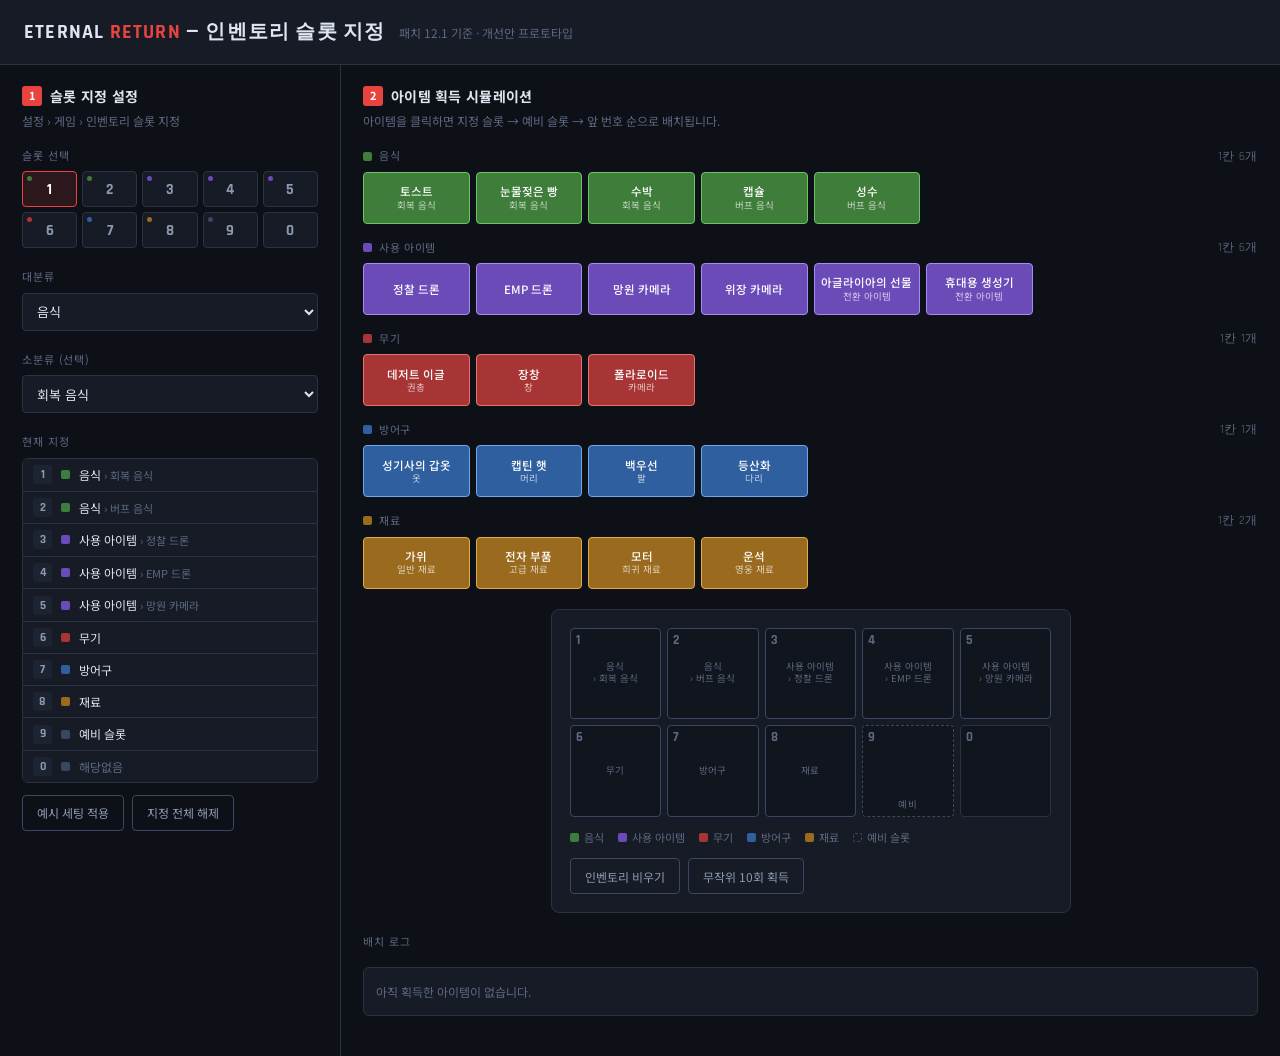
==== index.html @ 7a82da27 "Rename index.html.html to index.html" ====
<!DOCTYPE html>
<html lang="ko">
<head>
<meta charset="utf-8">
<meta name="viewport" content="width=device-width, initial-scale=1">
<title>이터널 리턴 — 인벤토리 슬롯 지정 프로토타입</title>
<link rel="preconnect" href="https://fonts.googleapis.com">
<link rel="preconnect" href="https://fonts.gstatic.com" crossorigin>
<link href="https://fonts.googleapis.com/css2?family=Noto+Sans+KR:wght@400;500;700&family=Rajdhani:wght@600;700&display=swap" rel="stylesheet">
<style>
:root{
  --bg:#0d1017;
  --panel:#161b26;
  --panel-2:#1d2431;
  --line:#2a3344;
  --line-2:#3a4762;
  --txt:#dfe5f0;
  --txt-2:#8d99b0;
  --txt-3:#5d6982;
  --accent:#e8443f;
  --accent-soft:rgba(232,68,63,.14);
  --cyan:#4cc4e0;
  --slot:78px;

  --c-food:#3f7d3a;      --c-food-b:#6cc463;
  --c-use:#6b4bb8;       --c-use-b:#a68bf0;
  --c-weapon:#a83535;    --c-weapon-b:#e8736e;
  --c-armor:#2f5f9e;     --c-armor-b:#6fa8e8;
  --c-mat:#9a6a1e;       --c-mat-b:#e0ab4a;
}
*{box-sizing:border-box}
body{
  margin:0;background:var(--bg);color:var(--txt);
  font-family:'Noto Sans KR',system-ui,sans-serif;font-size:14px;line-height:1.6;
}
.topbar{
  display:flex;align-items:baseline;gap:14px;
  padding:16px 24px;border-bottom:1px solid var(--line);background:var(--panel);
}
.topbar h1{
  margin:0;font-family:'Rajdhani',sans-serif;font-size:20px;letter-spacing:.06em;
  font-weight:700;text-transform:uppercase;
}
.topbar h1 span{color:var(--accent)}
.topbar p{margin:0;font-size:12px;color:var(--txt-3)}

.stage{display:grid;grid-template-columns:340px minmax(0,1fr);gap:1px;background:var(--line);min-height:calc(100vh - 61px)}
.pane{background:var(--bg);padding:20px 22px;min-width:0}

.pane-head{display:flex;align-items:center;gap:8px;margin:0 0 4px}
.pane-head h2{margin:0;font-size:14px;font-weight:700;letter-spacing:.02em}
.pane-head .idx{
  width:20px;height:20px;border-radius:3px;background:var(--accent);color:#fff;
  font-size:11px;font-weight:700;display:flex;align-items:center;justify-content:center;flex:none;
}
.pane-sub{margin:0 0 16px;font-size:12px;color:var(--txt-3)}

.block{margin-bottom:20px}
.block > label{display:block;font-size:11px;color:var(--txt-3);letter-spacing:.08em;margin-bottom:7px;text-transform:uppercase}

/* ── slot picker ── */
.slotpick{display:grid;grid-template-columns:repeat(5,1fr);gap:5px}
.slotpick button{
  height:36px;border:1px solid var(--line);background:var(--panel);color:var(--txt-2);
  border-radius:4px;font-family:'Rajdhani',sans-serif;font-size:15px;font-weight:700;cursor:pointer;
  position:relative;transition:.12s;
}
.slotpick button:hover{border-color:var(--line-2);color:var(--txt)}
.slotpick button[aria-pressed="true"]{border-color:var(--accent);background:var(--accent-soft);color:#fff}
.slotpick button .dot{
  position:absolute;left:4px;top:4px;width:5px;height:5px;border-radius:50%;
}

select{
  width:100%;height:38px;padding:0 10px;border-radius:4px;
  background:var(--panel);border:1px solid var(--line);color:var(--txt);
  font-family:inherit;font-size:13px;cursor:pointer;
}
select:focus-visible{outline:2px solid var(--cyan);outline-offset:1px}
select:disabled{color:var(--txt-3);cursor:not-allowed}

.assign-list{border:1px solid var(--line);border-radius:6px;overflow:hidden}
.assign-row{
  display:flex;align-items:center;gap:9px;padding:6px 10px;border-bottom:1px solid var(--line);
  font-size:12px;background:var(--panel);
}
.assign-row:last-child{border-bottom:0}
.assign-row .n{
  width:19px;height:19px;border-radius:3px;background:var(--panel-2);color:var(--txt-2);
  font-family:'Rajdhani',sans-serif;font-weight:700;font-size:12px;
  display:flex;align-items:center;justify-content:center;flex:none;
}
.assign-row .swatch{width:9px;height:9px;border-radius:2px;flex:none;background:var(--line-2)}
.assign-row .name{flex:1;min-width:0;overflow:hidden;text-overflow:ellipsis;white-space:nowrap}
.assign-row .sub{color:var(--txt-3);font-size:11px}
.assign-row.none .name{color:var(--txt-3)}

.btn{
  height:36px;padding:0 14px;border-radius:4px;border:1px solid var(--line-2);
  background:transparent;color:var(--txt-2);font-family:inherit;font-size:12px;cursor:pointer;transition:.12s;
}
.btn:hover{background:var(--panel-2);color:var(--txt)}
.btn:active{transform:scale(.98)}
.btn-row{display:flex;gap:8px;margin-top:12px}

/* ── palette ── */
.palette{display:grid;grid-template-columns:repeat(auto-fill,minmax(96px,1fr));gap:6px}
.item{
  height:52px;border-radius:4px;border:1px solid;cursor:pointer;
  display:flex;flex-direction:column;align-items:center;justify-content:center;gap:1px;
  font-family:inherit;font-size:11.5px;font-weight:500;color:#fff;line-height:1.25;
  padding:2px 4px;text-align:center;transition:.1s;
}
.item small{font-size:9.5px;opacity:.72;font-weight:400}
.item:hover{filter:brightness(1.22)}
.item:active{transform:scale(.96)}
.item:focus-visible{outline:2px solid var(--cyan);outline-offset:1px}
.cat-food{background:var(--c-food);border-color:var(--c-food-b)}
.cat-use{background:var(--c-use);border-color:var(--c-use-b)}
.cat-weapon{background:var(--c-weapon);border-color:var(--c-weapon-b)}
.cat-armor{background:var(--c-armor);border-color:var(--c-armor-b)}
.cat-mat{background:var(--c-mat);border-color:var(--c-mat-b)}

.cat-head{
  display:flex;align-items:center;gap:7px;margin:14px 0 6px;font-size:11px;
  color:var(--txt-3);letter-spacing:.06em;
}
.cat-head:first-child{margin-top:0}
.cat-head .swatch{width:9px;height:9px;border-radius:2px}
.cat-head .cap{margin-left:auto;font-family:'Rajdhani',sans-serif;font-size:12px}

/* ── inventory ── */
.inv-wrap{
  background:var(--panel);border:1px solid var(--line);border-radius:8px;
  padding:18px;margin:0 auto;max-width:520px;
}
.inv{display:grid;grid-template-columns:repeat(5,1fr);gap:6px}
.cell{
  aspect-ratio:1;border:1px solid var(--line);border-radius:4px;background:#11151d;
  position:relative;display:flex;flex-direction:column;align-items:center;justify-content:center;
  gap:2px;padding:4px;text-align:center;font-size:11px;line-height:1.25;overflow:hidden;
}
.cell .key{
  position:absolute;left:5px;top:3px;font-family:'Rajdhani',sans-serif;font-weight:700;
  font-size:13px;color:var(--txt-3);
}
.cell .qty{
  position:absolute;right:5px;bottom:3px;font-family:'Rajdhani',sans-serif;font-weight:700;
  font-size:13px;color:#fff;text-shadow:0 1px 2px #000;
}
.cell .tag{
  position:absolute;right:4px;top:4px;font-size:8.5px;letter-spacing:.04em;
  padding:1px 4px;border-radius:2px;background:rgba(0,0,0,.45);color:var(--txt-2);
}
.cell.filled{color:#fff;font-weight:500}
.cell.reserve{border-style:dashed;border-color:var(--line-2)}
.cell.reserve::after{
  content:'예비';position:absolute;bottom:5px;font-size:9.5px;color:var(--txt-3);letter-spacing:.1em;
}
.cell.reserve.filled::after{content:''}
.cell.assigned{border-color:var(--line-2)}
.cell .ghost{font-size:9.5px;color:var(--txt-3)}
@keyframes pop{0%{box-shadow:0 0 0 0 rgba(76,196,224,.9)}100%{box-shadow:0 0 0 9px rgba(76,196,224,0)}}
.cell.hit{animation:pop .5s ease-out}

/* ── log ── */
.log{
  margin-top:16px;border:1px solid var(--line);border-radius:6px;background:var(--panel);
  max-height:190px;overflow-y:auto;
}
.log-row{display:flex;gap:10px;padding:7px 12px;border-bottom:1px solid var(--line);font-size:12px}
.log-row:last-child{border-bottom:0}
.log-row .rule{
  flex:none;font-size:10.5px;padding:1px 6px;border-radius:2px;align-self:flex-start;margin-top:2px;
  border:1px solid;letter-spacing:.02em;
}
.r-assign{color:#7ee08a;border-color:#2f6b3a;background:rgba(60,140,80,.16)}
.r-stack{color:#7fc9ea;border-color:#2e5f78;background:rgba(50,130,170,.16)}
.r-reserve{color:#e0b45a;border-color:#7a5c20;background:rgba(180,140,50,.16)}
.r-front{color:#f08a86;border-color:#7d3330;background:rgba(180,70,65,.16)}
.r-fail{color:var(--txt-3);border-color:var(--line-2);background:transparent}
.log-row .msg{color:var(--txt-2);min-width:0}
.log-empty{padding:14px 12px;font-size:12px;color:var(--txt-3)}

.legend{display:flex;flex-wrap:wrap;gap:6px 14px;margin-top:12px;font-size:11px;color:var(--txt-3)}
.legend span{display:flex;align-items:center;gap:5px}
.legend i{width:9px;height:9px;border-radius:2px;display:block}

@media (max-width:900px){
  .stage{grid-template-columns:1fr}
}
@media (prefers-reduced-motion:reduce){
  *{animation:none!important;transition:none!important}
}
</style>
</head>
<body>

<div class="topbar">
  <h1>Eternal <span>Return</span> — 인벤토리 슬롯 지정</h1>
  <p>패치 12.1 기준 · 개선안 프로토타입</p>
</div>

<div class="stage">

  <!-- ══ 화면 1 : 설정 ══ -->
  <section class="pane" aria-labelledby="p1">
    <div class="pane-head"><span class="idx">1</span><h2 id="p1">슬롯 지정 설정</h2></div>
    <p class="pane-sub">설정 › 게임 › 인벤토리 슬롯 지정</p>

    <div class="block">
      <label for="">슬롯 선택</label>
      <div class="slotpick" id="slotpick"></div>
    </div>

    <div class="block">
      <label for="major">대분류</label>
      <select id="major"></select>
    </div>

    <div class="block">
      <label for="minor">소분류 (선택)</label>
      <select id="minor"></select>
    </div>

    <div class="block">
      <label>현재 지정</label>
      <div class="assign-list" id="assignlist"></div>
      <div class="btn-row">
        <button class="btn" id="preset">예시 세팅 적용</button>
        <button class="btn" id="clearAssign">지정 전체 해제</button>
      </div>
    </div>
  </section>

  <!-- ══ 화면 2 : 인벤토리 ══ -->
  <section class="pane" aria-labelledby="p2">
    <div class="pane-head"><span class="idx">2</span><h2 id="p2">아이템 획득 시뮬레이션</h2></div>
    <p class="pane-sub">아이템을 클릭하면 지정 슬롯 → 예비 슬롯 → 앞 번호 순으로 배치됩니다.</p>

    <div id="palette"></div>

    <div class="inv-wrap" style="margin-top:20px">
      <div class="inv" id="inv"></div>
      <div class="legend">
        <span><i style="background:var(--c-food)"></i>음식</span>
        <span><i style="background:var(--c-use)"></i>사용 아이템</span>
        <span><i style="background:var(--c-weapon)"></i>무기</span>
        <span><i style="background:var(--c-armor)"></i>방어구</span>
        <span><i style="background:var(--c-mat)"></i>재료</span>
        <span><i style="border:1px dashed var(--line-2);background:transparent"></i>예비 슬롯</span>
      </div>
      <div class="btn-row">
        <button class="btn" id="clearInv">인벤토리 비우기</button>
        <button class="btn" id="fillRandom">무작위 10회 획득</button>
      </div>
    </div>

    <div class="block" style="margin-top:20px">
      <label>배치 로그</label>
      <div class="log" id="log"></div>
    </div>
  </section>
</div>

<script>
const CATS = {
  food:   {name:'음식',       cls:'cat-food',   color:'var(--c-food)',   stack:6, minors:['회복 음식','버프 음식']},
  use:    {name:'사용 아이템', cls:'cat-use',    color:'var(--c-use)',    stack:6, minors:['정찰 드론','EMP 드론','망원 카메라','위장 카메라','전환 아이템']},
  weapon: {name:'무기',       cls:'cat-weapon', color:'var(--c-weapon)', stack:1, minors:['권총','창','카메라']},
  armor:  {name:'방어구',     cls:'cat-armor',  color:'var(--c-armor)',  stack:1, minors:['옷','머리','팔','다리']},
  mat:    {name:'재료',       cls:'cat-mat',    color:'var(--c-mat)',    stack:2, minors:['일반 재료','고급 재료','희귀 재료','영웅 재료']}
};

const ITEMS = [
  {id:'toast',  name:'토스트',       cat:'food',   minor:'회복 음식'},
  {id:'bread',  name:'눈물젖은 빵',   cat:'food',   minor:'회복 음식'},
  {id:'melon',  name:'수박',         cat:'food',   minor:'회복 음식'},
  {id:'capsule',name:'캡슐',         cat:'food',   minor:'버프 음식'},
  {id:'holy',   name:'성수',         cat:'food',   minor:'버프 음식'},

  {id:'scout',  name:'정찰 드론',     cat:'use',    minor:'정찰 드론'},
  {id:'emp',    name:'EMP 드론',      cat:'use',    minor:'EMP 드론'},
  {id:'tele',   name:'망원 카메라',   cat:'use',    minor:'망원 카메라'},
  {id:'cctv',   name:'위장 카메라',   cat:'use',    minor:'위장 카메라'},
  {id:'aglaia', name:'아글라이아의 선물', cat:'use', minor:'전환 아이템'},
  {id:'gen',    name:'휴대용 생성기', cat:'use',    minor:'전환 아이템'},

  {id:'eagle',  name:'데저트 이글',   cat:'weapon', minor:'권총'},
  {id:'spear',  name:'장창',         cat:'weapon', minor:'창'},
  {id:'polar',  name:'폴라로이드',    cat:'weapon', minor:'카메라'},

  {id:'plate',  name:'성기사의 갑옷', cat:'armor',  minor:'옷'},
  {id:'cap',    name:'캡틴 햇',      cat:'armor',  minor:'머리'},
  {id:'fan',    name:'백우선',       cat:'armor',  minor:'팔'},
  {id:'boots',  name:'등산화',       cat:'armor',  minor:'다리'},

  {id:'scis',   name:'가위',         cat:'mat',    minor:'일반 재료'},
  {id:'chip',   name:'전자 부품',     cat:'mat',    minor:'고급 재료'},
  {id:'motor',  name:'모터',         cat:'mat',    minor:'희귀 재료'},
  {id:'meteor', name:'운석',         cat:'mat',    minor:'영웅 재료'}
];

const KEYS = ['1','2','3','4','5','6','7','8','9','0'];
const item = id => ITEMS.find(i => i.id === id);

// assign[i] = null | {cat:'food', minor:null|'회복 음식'} | {cat:'reserve'}
let assign = Array(10).fill(null);
let slots  = Array(10).fill(null);   // {id, qty}
let sel    = 0;
let logs   = [];

/* ── 배치 로직 ── */
function matches(a, it){
  if(!a || a.cat === 'reserve') return false;
  if(a.cat !== it.cat) return false;
  if(a.minor && a.minor !== it.minor) return false;
  return true;
}
function cap(it){ return CATS[it.cat].stack; }

function place(it){
  const limit = cap(it);

  // 1. 지정 슬롯에서 같은 아이템 스택 합치기 (앞 번호 우선)
  for(let i=0;i<10;i++){
    if(matches(assign[i], it) && slots[i] && slots[i].id === it.id && slots[i].qty < limit){
      slots[i].qty++;
      return {i, rule:'stack', msg:`${it.name} → ${KEYS[i]}번 지정 슬롯에 합침 (${slots[i].qty}/${limit})`};
    }
  }
  // 2. 빈 지정 슬롯 (앞 번호 우선)
  for(let i=0;i<10;i++){
    if(matches(assign[i], it) && !slots[i]){
      slots[i] = {id:it.id, qty:1};
      return {i, rule:'assign', msg:`${it.name} → ${KEYS[i]}번 지정 슬롯에 배치`};
    }
  }
  // 3. 예비 슬롯 — 스택 합치기 후 빈 칸
  for(let i=0;i<10;i++){
    if(assign[i] && assign[i].cat === 'reserve' && slots[i] && slots[i].id === it.id && slots[i].qty < limit){
      slots[i].qty++;
      return {i, rule:'reserve', msg:`지정 슬롯이 가득 참 → ${KEYS[i]}번 예비 슬롯에 합침 (${slots[i].qty}/${limit})`};
    }
  }
  for(let i=0;i<10;i++){
    if(assign[i] && assign[i].cat === 'reserve' && !slots[i]){
      slots[i] = {id:it.id, qty:1};
      return {i, rule:'reserve', msg:`지정 슬롯이 가득 참 → ${KEYS[i]}번 예비 슬롯으로 밀림`};
    }
  }
  // 4. 기존 규칙 — 같은 아이템 스택 → 앞 번호 빈 칸
  for(let i=0;i<10;i++){
    if(slots[i] && slots[i].id === it.id && slots[i].qty < limit){
      slots[i].qty++;
      return {i, rule:'front', msg:`지정 없음 → 기존 규칙으로 ${KEYS[i]}번에 합침 (${slots[i].qty}/${limit})`};
    }
  }
  for(let i=0;i<10;i++){
    if(!slots[i]){
      slots[i] = {id:it.id, qty:1};
      const why = assign.some(a => matches(a, it)) ? '지정·예비 슬롯이 모두 가득 참' : '지정 없음';
      return {i, rule:'front', msg:`${why} → 앞 번호인 ${KEYS[i]}번에 배치`};
    }
  }
  return {i:-1, rule:'fail', msg:`인벤토리가 가득 차 ${it.name}을(를) 획득할 수 없음`};
}

/* ── 렌더 ── */
const $ = s => document.querySelector(s);

function renderSlotPick(){
  $('#slotpick').innerHTML = KEYS.map((k,i)=>{
    const a = assign[i];
    const c = a ? (a.cat === 'reserve' ? 'var(--line-2)' : CATS[a.cat].color) : 'transparent';
    return `<button type="button" data-i="${i}" aria-pressed="${i===sel}" aria-label="슬롯 ${k}번">
      <span class="dot" style="background:${c}"></span>${k}</button>`;
  }).join('');
}

function renderSelectors(){
  const a = assign[sel];
  $('#major').innerHTML =
    `<option value="">해당없음</option>` +
    Object.entries(CATS).map(([k,v]) => `<option value="${k}">${v.name}</option>`).join('') +
    `<option value="reserve">예비 슬롯</option>`;
  $('#major').value = a ? a.cat : '';

  const m = $('#minor');
  if(a && a.cat !== 'reserve'){
    m.disabled = false;
    m.innerHTML = `<option value="">전체</option>` +
      CATS[a.cat].minors.map(s => `<option value="${s}">${s}</option>`).join('');
    m.value = a.minor || '';
  }else{
    m.disabled = true;
    m.innerHTML = `<option>전체</option>`;
  }
}

function renderAssignList(){
  $('#assignlist').innerHTML = KEYS.map((k,i)=>{
    const a = assign[i];
    if(!a) return `<div class="assign-row none"><span class="n">${k}</span><span class="swatch"></span><span class="name">해당없음</span></div>`;
    if(a.cat === 'reserve') return `<div class="assign-row"><span class="n">${k}</span><span class="swatch" style="background:var(--line-2)"></span><span class="name">예비 슬롯</span></div>`;
    return `<div class="assign-row"><span class="n">${k}</span><span class="swatch" style="background:${CATS[a.cat].color}"></span>
      <span class="name">${CATS[a.cat].name}${a.minor ? ` <span class="sub">› ${a.minor}</span>` : ''}</span></div>`;
  }).join('');
}

function renderPalette(){
  let html = '';
  for(const [key,c] of Object.entries(CATS)){
    html += `<div class="cat-head"><span class="swatch" style="background:${c.color}"></span>${c.name}
      <span class="cap">1칸 ${c.stack}개</span></div><div class="palette">`;
    html += ITEMS.filter(i => i.cat === key).map(i =>
      `<button type="button" class="item ${c.cls}" data-id="${i.id}">${i.name}${i.minor === i.name ? '' : `<small>${i.minor}</small>`}</button>`
    ).join('');
    html += `</div>`;
  }
  $('#palette').innerHTML = html;
}

function renderInv(hit){
  $('#inv').innerHTML = KEYS.map((k,i)=>{
    const s = slots[i], a = assign[i];
    const isReserve = a && a.cat === 'reserve';
    let cls = 'cell', style = '', body = '';
    if(isReserve) cls += ' reserve';
    if(s){
      const it = item(s.id), c = CATS[it.cat];
      cls += ' filled';
      style = `background:${c.color};border-color:var(--${c.cls.replace('cat-','c-')}-b)`;
      body = `<span>${it.name}</span>` + (c.stack > 1 ? `<span class="qty">${s.qty}</span>` : '');
    }else if(a && a.cat !== 'reserve'){
      cls += ' assigned';
      body = `<span class="ghost">${CATS[a.cat].name}${a.minor ? '<br>› '+a.minor : ''}</span>`;
    }
    if(i === hit) cls += ' hit';
    return `<div class="${cls}" style="${style}"><span class="key">${k}</span>${body}</div>`;
  }).join('');
}

function renderLog(){
  const el = $('#log');
  if(!logs.length){ el.innerHTML = `<div class="log-empty">아직 획득한 아이템이 없습니다.</div>`; return; }
  const label = {assign:'지정', stack:'스택', reserve:'예비', front:'앞칸', fail:'실패'};
  el.innerHTML = logs.map(l =>
    `<div class="log-row"><span class="rule r-${l.rule}">${label[l.rule]}</span><span class="msg">${l.msg}</span></div>`
  ).join('');
}

function renderAll(hit){
  renderSlotPick(); renderSelectors(); renderAssignList(); renderInv(hit); renderLog();
}

/* ── 이벤트 ── */
$('#slotpick').addEventListener('click', e=>{
  const b = e.target.closest('button'); if(!b) return;
  sel = +b.dataset.i; renderAll();
});

$('#major').addEventListener('change', e=>{
  const v = e.target.value;
  assign[sel] = v === '' ? null : (v === 'reserve' ? {cat:'reserve'} : {cat:v, minor:null});
  renderAll();
});

$('#minor').addEventListener('change', e=>{
  if(assign[sel] && assign[sel].cat !== 'reserve') assign[sel].minor = e.target.value || null;
  renderAll();
});

$('#palette').addEventListener('click', e=>{
  const b = e.target.closest('.item'); if(!b) return;
  const r = place(item(b.dataset.id));
  logs.unshift(r); logs = logs.slice(0,40);
  renderAll(r.i);
});

$('#clearAssign').addEventListener('click', ()=>{ assign = Array(10).fill(null); renderAll(); });
$('#clearInv').addEventListener('click', ()=>{ slots = Array(10).fill(null); logs = []; renderAll(); });

$('#fillRandom').addEventListener('click', ()=>{
  for(let n=0;n<10;n++){
    const r = place(ITEMS[Math.floor(Math.random()*ITEMS.length)]);
    logs.unshift(r);
  }
  logs = logs.slice(0,40);
  renderAll();
});

$('#preset').addEventListener('click', ()=>{
  assign = [
    {cat:'food',   minor:'회복 음식'},
    {cat:'food',   minor:'버프 음식'},
    {cat:'use',    minor:'정찰 드론'},
    {cat:'use',    minor:'EMP 드론'},
    {cat:'use',    minor:'망원 카메라'},
    {cat:'weapon', minor:null},
    {cat:'armor',  minor:null},
    {cat:'mat',    minor:null},
    {cat:'reserve'},
    null
  ];
  renderAll();
});

renderPalette();
$('#preset').click();
</script>
</body>
</html>
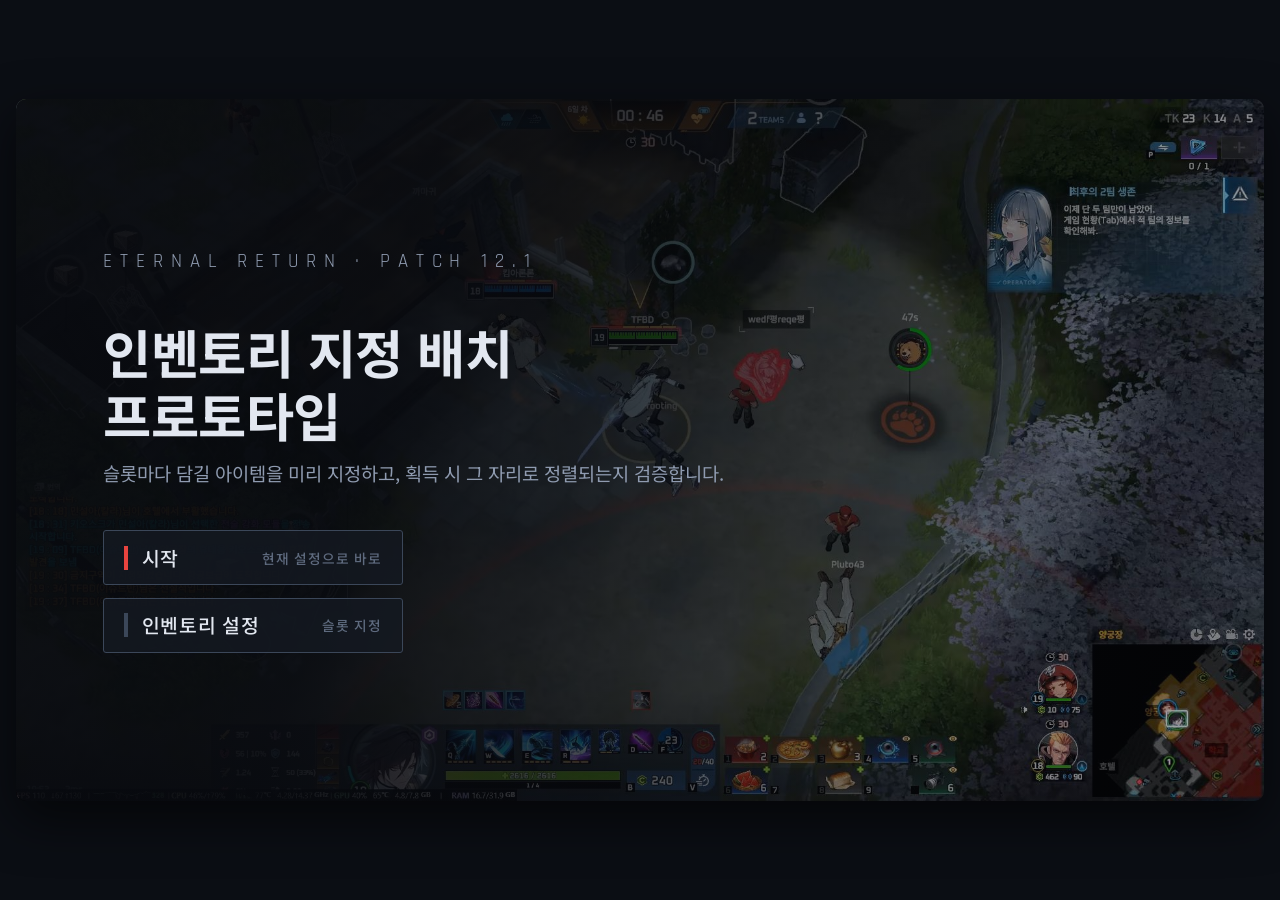
==== commit 901a0660: "Add files via upload" ====
--- a/index.html
+++ b/index.html
@@ -3,511 +3,585 @@
 <head>
 <meta charset="utf-8">
 <meta name="viewport" content="width=device-width, initial-scale=1">
-<title>이터널 리턴 — 인벤토리 슬롯 지정 프로토타입</title>
+<title>이터널 리턴 — 인벤토리 지정 배치 프로토타입</title>
 <link rel="preconnect" href="https://fonts.googleapis.com">
 <link rel="preconnect" href="https://fonts.gstatic.com" crossorigin>
 <link href="https://fonts.googleapis.com/css2?family=Noto+Sans+KR:wght@400;500;700&family=Rajdhani:wght@600;700&display=swap" rel="stylesheet">
 <style>
 :root{
-  --bg:#0d1017;
-  --panel:#161b26;
-  --panel-2:#1d2431;
-  --line:#2a3344;
-  --line-2:#3a4762;
-  --txt:#dfe5f0;
-  --txt-2:#8d99b0;
-  --txt-3:#5d6982;
-  --accent:#e8443f;
-  --accent-soft:rgba(232,68,63,.14);
-  --cyan:#4cc4e0;
-  --slot:78px;
-
-  --c-food:#3f7d3a;      --c-food-b:#6cc463;
-  --c-use:#6b4bb8;       --c-use-b:#a68bf0;
-  --c-weapon:#a83535;    --c-weapon-b:#e8736e;
-  --c-armor:#2f5f9e;     --c-armor-b:#6fa8e8;
-  --c-mat:#9a6a1e;       --c-mat-b:#e0ab4a;
+  --bg:#0b0e14; --panel:#141922; --panel-2:#1b2230; --line:#28313f; --line-2:#3b4759;
+  --txt:#e2e7f0; --txt-2:#8f9bb0; --txt-3:#5e6a7e;
+  --gold:#d9a441; --accent:#e8443f; --cyan:#59c8e8;
+  --c-food:#3f7d3a;   --c-food-b:#7ad06f;
+  --c-use:#5f47a8;    --c-use-b:#a68bf0;
+  --c-weapon:#a83535; --c-weapon-b:#ea7c77;
+  --c-armor:#2d5c99;  --c-armor-b:#74acea;
+  --c-mat:#956618;    --c-mat-b:#e0ab4a;
 }
 *{box-sizing:border-box}
+html,body{height:100%}
 body{
   margin:0;background:var(--bg);color:var(--txt);
   font-family:'Noto Sans KR',system-ui,sans-serif;font-size:14px;line-height:1.6;
-}
-.topbar{
-  display:flex;align-items:baseline;gap:14px;
-  padding:16px 24px;border-bottom:1px solid var(--line);background:var(--panel);
-}
-.topbar h1{
-  margin:0;font-family:'Rajdhani',sans-serif;font-size:20px;letter-spacing:.06em;
-  font-weight:700;text-transform:uppercase;
-}
-.topbar h1 span{color:var(--accent)}
-.topbar p{margin:0;font-size:12px;color:var(--txt-3)}
-
-.stage{display:grid;grid-template-columns:340px minmax(0,1fr);gap:1px;background:var(--line);min-height:calc(100vh - 61px)}
-.pane{background:var(--bg);padding:20px 22px;min-width:0}
-
-.pane-head{display:flex;align-items:center;gap:8px;margin:0 0 4px}
-.pane-head h2{margin:0;font-size:14px;font-weight:700;letter-spacing:.02em}
-.pane-head .idx{
-  width:20px;height:20px;border-radius:3px;background:var(--accent);color:#fff;
-  font-size:11px;font-weight:700;display:flex;align-items:center;justify-content:center;flex:none;
-}
-.pane-sub{margin:0 0 16px;font-size:12px;color:var(--txt-3)}
-
-.block{margin-bottom:20px}
-.block > label{display:block;font-size:11px;color:var(--txt-3);letter-spacing:.08em;margin-bottom:7px;text-transform:uppercase}
-
-/* ── slot picker ── */
-.slotpick{display:grid;grid-template-columns:repeat(5,1fr);gap:5px}
-.slotpick button{
-  height:36px;border:1px solid var(--line);background:var(--panel);color:var(--txt-2);
-  border-radius:4px;font-family:'Rajdhani',sans-serif;font-size:15px;font-weight:700;cursor:pointer;
-  position:relative;transition:.12s;
-}
-.slotpick button:hover{border-color:var(--line-2);color:var(--txt)}
-.slotpick button[aria-pressed="true"]{border-color:var(--accent);background:var(--accent-soft);color:#fff}
-.slotpick button .dot{
-  position:absolute;left:4px;top:4px;width:5px;height:5px;border-radius:50%;
-}
-
-select{
-  width:100%;height:38px;padding:0 10px;border-radius:4px;
-  background:var(--panel);border:1px solid var(--line);color:var(--txt);
-  font-family:inherit;font-size:13px;cursor:pointer;
-}
-select:focus-visible{outline:2px solid var(--cyan);outline-offset:1px}
-select:disabled{color:var(--txt-3);cursor:not-allowed}
-
-.assign-list{border:1px solid var(--line);border-radius:6px;overflow:hidden}
-.assign-row{
-  display:flex;align-items:center;gap:9px;padding:6px 10px;border-bottom:1px solid var(--line);
-  font-size:12px;background:var(--panel);
-}
-.assign-row:last-child{border-bottom:0}
-.assign-row .n{
-  width:19px;height:19px;border-radius:3px;background:var(--panel-2);color:var(--txt-2);
+  display:flex;align-items:center;justify-content:center;padding:16px;
+}
+button{font-family:inherit;cursor:pointer}
+.screen{display:none;width:100%;max-width:1440px}
+.screen.on{display:block}
+
+/* ═══ 공통 스테이지 (16:9) ═══ */
+.stage{
+  position:relative;width:100%;aspect-ratio:16/9;border-radius:10px;overflow:hidden;
+  background:#000 center/cover no-repeat;
+  container-type:inline-size;
+  box-shadow:0 18px 50px rgba(0,0,0,.6);
+}
+.stage.shot{background-image:url("[data-uri]